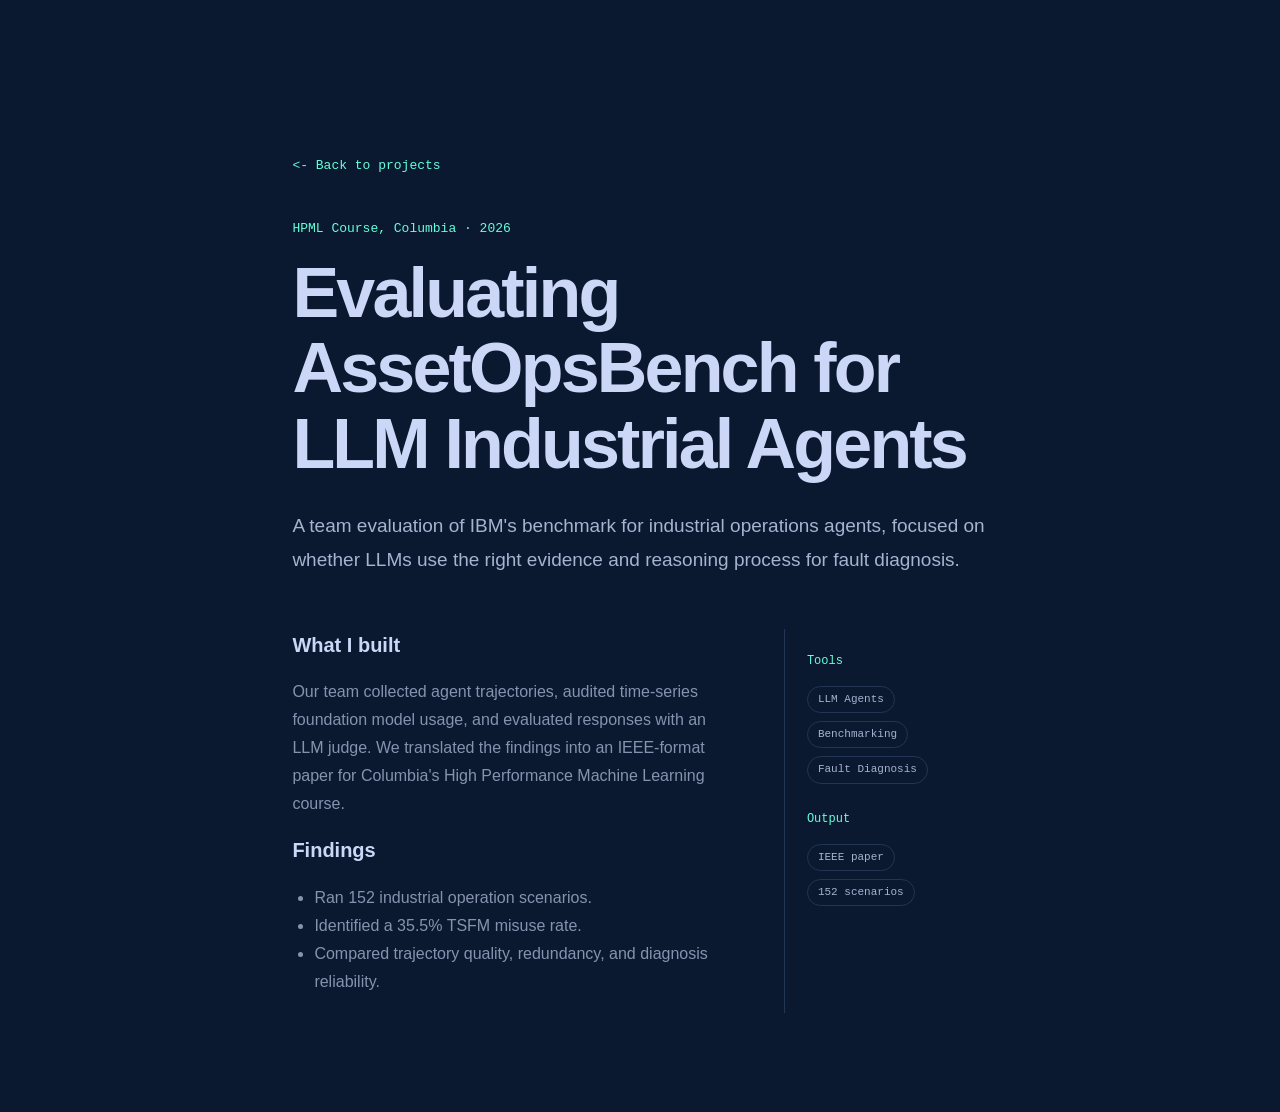
==== project-assetopsbench.html @ ee558e0e "portfolio" ====
<!DOCTYPE html>
<html lang="en">
<head>
<meta charset="UTF-8">
<meta name="viewport" content="width=device-width, initial-scale=1.0">
<title>AssetOpsBench Evaluation | Sanskruti Shejwal</title>
<link rel="stylesheet" href="style.css">
</head>
<body>
<main class="detail-page">
  <a class="back-link" href="index.html#research">&lt;- Back to projects</a>
  <p class="detail-tag">HPML Course, Columbia · 2026</p>
  <h1>Evaluating AssetOpsBench for LLM Industrial Agents</h1>
  <p class="detail-intro">A team evaluation of IBM's benchmark for industrial operations agents, focused on whether LLMs use the right evidence and reasoning process for fault diagnosis.</p>
  <div class="detail-layout"><div><h2>What I built</h2><p>Our team collected agent trajectories, audited time-series foundation model usage, and evaluated responses with an LLM judge. We translated the findings into an IEEE-format paper for Columbia's High Performance Machine Learning course.</p><h2>Findings</h2><ul><li>Ran 152 industrial operation scenarios.</li><li>Identified a 35.5% TSFM misuse rate.</li><li>Compared trajectory quality, redundancy, and diagnosis reliability.</li></ul></div><aside class="detail-meta"><p>Tools</p><div class="chip-row"><span class="chip">LLM Agents</span><span class="chip">Benchmarking</span><span class="chip">Fault Diagnosis</span></div><p>Output</p><div class="chip-row"><span class="chip">IEEE paper</span><span class="chip">152 scenarios</span></div></aside></div>
</main>
</body>
</html>
---- style.css ----
/* ============================================
   Tokens
   ============================================ */
:root {
  --navy: #0a192f;
  --light-navy: #112240;
  --lightest-navy: #233554;
  --slate: #8892b0;
  --light-slate: #a8b2d1;
  --lightest-slate: #ccd6f6;
  --white: #e6f1ff;
  --green: #64ffda;

  --font-body: "Inter", -apple-system, BlinkMacSystemFont, sans-serif;
  --font-mono: "JetBrains Mono", "SFMono-Regular", Menlo, monospace;

  --gutter: clamp(24px, 8vw, 150px);
  --header-h: 72px;
}

* { box-sizing: border-box; }
html { scroll-behavior: smooth; }

@media (prefers-reduced-motion: reduce) {
  html { scroll-behavior: auto; }
  * { animation-duration: 0.001ms !important; transition-duration: 0.001ms !important; }
}

body {
  margin: 0;
  background: var(--navy);
  color: var(--slate);
  font-family: var(--font-body);
  font-size: 17px;
  line-height: 1.65;
  -webkit-font-smoothing: antialiased;
}

.mono { font-family: var(--font-mono); font-size: 0.82em; }
a { color: inherit; text-decoration: none; }
strong { color: var(--lightest-slate); font-weight: 600; }
h1, h2, h3, h4 { color: var(--lightest-slate); font-weight: 600; margin: 0; }

.skip-link {
  position: absolute; left: -999px; top: 0;
  background: var(--green); color: var(--navy);
  padding: 10px 16px; z-index: 300;
}
.skip-link:focus { left: 8px; top: 8px; }

/* ============================================
   Top nav
   ============================================ */
.site-header {
  position: fixed;
  top: 0; left: 0; right: 0;
  height: var(--header-h);
  display: flex;
  align-items: center;
  justify-content: space-between;
  padding: 0 var(--gutter);
  background: rgba(10, 25, 47, 0.85);
  backdrop-filter: blur(8px);
  z-index: 200;
  border-bottom: 1px solid transparent;
}
.logo {
  font-family: var(--font-mono);
  color: var(--green);
  font-size: 12px;
  height: 38px;
  display: flex; align-items: center; justify-content: center;
  border-radius: 6px;
}
.site-header nav { display: flex; align-items: center; gap: 32px; }
.nav-list { list-style: none; display: flex; gap: 28px; margin: 0; padding: 0; }
.nav-link {
  color: var(--light-slate);
  font-size: 13px;
  transition: color 0.2s ease;
}
.nav-link .mono { color: var(--green); margin-right: 4px; }
.nav-link:hover, .nav-link.active { color: var(--green); }
.resume-btn {
  font-family: var(--font-mono);
  font-size: 13px;
  color: var(--green);
  border: 1px solid var(--green);
  padding: 10px 16px;
  border-radius: 4px;
  transition: background 0.2s ease;
}
.resume-btn:hover { background: rgba(100, 255, 218, 0.1); }

.nav-toggle {
  display: none;
  position: fixed; top: 16px; right: 18px; z-index: 300;
  width: 42px; height: 42px; border-radius: 8px;
  border: 1px solid var(--lightest-navy);
  background: var(--light-navy);
  align-items: center; justify-content: center;
  flex-direction: column; gap: 5px; cursor: pointer;
}
.nav-toggle span { display: block; width: 18px; height: 1.5px; background: var(--green); transition: transform 0.25s ease, opacity 0.25s ease; }
.nav-toggle[aria-expanded="true"] span:nth-child(1) { transform: translateY(6.5px) rotate(45deg); }
.nav-toggle[aria-expanded="true"] span:nth-child(2) { opacity: 0; }
.nav-toggle[aria-expanded="true"] span:nth-child(3) { transform: translateY(-6.5px) rotate(-45deg); }

/* ============================================
   Side rails
   ============================================ */
.side {
  position: fixed;
  top: calc(var(--header-h) + 20px);
  left: 40px;
  z-index: 50;
  display: flex;
  flex-direction: column;
  align-items: center;
  color: var(--light-slate);
}
.side::after { content: ""; display: block; width: 1px; height: 90px; background: var(--light-slate); }
.side-icons { list-style: none; margin: 0 0 20px; padding: 0; display: flex; flex-direction: column; gap: 18px; }
.side-icons a { color: var(--light-slate); transition: color 0.2s ease, transform 0.2s ease; display: block; }
.side-icons a:hover { color: var(--green); transform: translateY(-3px); }

/* ============================================
   Layout
   ============================================ */
main {
  padding: 0 var(--gutter);
  max-width: 1440px;
  margin: 0 auto;
}

.section { padding: 100px 0 20px; scroll-margin-top: var(--header-h); }
.section-heading {
  display: flex;
  align-items: center;
  gap: 16px;
  font-size: 26px;
  white-space: nowrap;
  margin-bottom: 40px;
}
.section-heading .num { color: var(--green); font-size: 18px; }
.section-heading .rule { flex: 1; height: 1px; background: var(--lightest-navy); margin-left: 10px; }

.reveal { opacity: 0; transform: translateY(16px); transition: opacity 0.6s ease, transform 0.6s ease; }
.reveal.in-view { opacity: 1; transform: translateY(0); }
.reveal > * { opacity: 0; transform: translateY(14px); transition: opacity .55s ease, transform .55s ease; }
.reveal.in-view > * { opacity: 1; transform: translateY(0); }
.reveal.in-view > *:nth-child(2) { transition-delay: .08s; }
.reveal.in-view > *:nth-child(3) { transition-delay: .16s; }
.reveal.in-view > *:nth-child(4) { transition-delay: .24s; }
.reveal.in-view > *:nth-child(5) { transition-delay: .32s; }

/* ============================================
   Hero
   ============================================ */
.hero {
  min-height: 100vh;
  position: relative;
  display: flex;
  flex-direction: column;
  justify-content: center;
  padding: calc(var(--header-h) + 55px) 0 70px;
}
.hero-grid { display: grid; grid-template-columns: minmax(360px, 1fr) minmax(480px, 1.35fr); align-items: center; gap: clamp(50px, 8vw, 130px); transform: translateY(var(--hero-shift, 0px)); will-change: transform; }
.portrait-wrap { position: relative; min-height: 440px; display: grid; place-items: center; }
.portrait-canvas { display: block; width: min(100%, 500px); aspect-ratio: 1 / 1; cursor: crosshair; }
.hero-copy { padding-bottom: 12px; }
.hero-greeting { color: var(--green); font-size: 16px; margin: 0 0 20px; }
.hero-name {
  font-size: clamp(40px, 8vw, 68px);
  line-height: 1.1;
  margin: 0 0 34px;
  color: var(--lightest-slate);
  letter-spacing: -0.055em;
  white-space: nowrap;
}
.hero-name span { color: inherit; }
.hero-name .typing-name { color: var(--green); }
.cursor { display: inline-block; width: .07em; height: .82em; margin-left: .13em; vertical-align: -.04em; background: var(--green); animation: blink 1s steps(1) infinite; }
@keyframes blink { 50% { opacity: 0; } }
.hero-desc { max-width: 65ch; font-size: 19px; line-height: 2.1; margin: 0 0 40px; }
.cta-btn {
  display: inline-flex;
  align-items: center;
  gap: 12px;
  font-family: var(--font-mono);
  font-size: 14px;
  color: var(--green);
  border: 1px solid var(--green);
  padding: 16px 28px;
  border-radius: 4px;
  transition: background 0.2s ease, transform 0.2s ease;
}
.mail-icon { font-family: var(--font-body); font-size: 22px; line-height: 1; }
.sr-only { position: absolute; width: 1px; height: 1px; padding: 0; margin: -1px; overflow: hidden; clip: rect(0, 0, 0, 0); white-space: nowrap; border: 0; }
.cta-btn:hover { background: rgba(100, 255, 218, 0.1); transform: translateY(-2px); }
.project-card, .entry, .personal-item, .recognition-item { will-change: transform; }
.project-card:hover { transform: translateY(-7px) scale(1.005); }

@media (prefers-reduced-motion: reduce) {
  .reveal > *, .reveal.in-view > * { transition-delay: 0s; transform: none; }
  .hero-grid { transform: none !important; }
}

/* ============================================
   About
   ============================================ */
.about-grid { display: grid; grid-template-columns: 3fr 2fr; gap: 50px; align-items: start; }
.about-text p { margin: 0 0 18px; max-width: 60ch; }
.tech-list {
  display: grid;
  grid-template-columns: repeat(2, minmax(140px, 1fr));
  gap: 8px 0;
  list-style: none;
  padding: 0; margin: 0;
  max-width: 400px;
}
.tech-list li { position: relative; padding-left: 20px; font-size: 13px; color: var(--light-slate); }
.tech-list li::before { content: "▹"; position: absolute; left: 0; color: var(--green); }

.code-card {
  background: var(--light-navy);
  border-radius: 8px;
  padding: 20px 22px;
  border: 1px solid var(--lightest-navy);
}
.code-dots { display: flex; gap: 6px; margin-bottom: 14px; }
.code-dots span { width: 10px; height: 10px; border-radius: 50%; background: var(--lightest-navy); display: block; }
.code-card pre { margin: 0; font-size: 12.5px; line-height: 1.7; color: var(--light-slate); white-space: pre-wrap; }
.c-key { color: #c792ea; }
.c-var { color: var(--lightest-slate); }
.c-prop { color: #7ec4de; }
.c-str { color: var(--green); }
.c-num { color: #f78c6c; }

/* ============================================
   Experience tabs
   ============================================ */
.tabs { display: flex; gap: 0; min-height: 260px; }
.tab-list {
  display: flex;
  flex-direction: column;
  border-left: 2px solid var(--lightest-navy);
  min-width: 180px;
}
.tab-btn {
  text-align: left;
  background: none;
  border: none;
  border-left: 2px solid transparent;
  margin-left: -2px;
  color: var(--slate);
  padding: 14px 20px;
  font-size: 13px;
  cursor: pointer;
  transition: background 0.2s ease, color 0.2s ease;
  white-space: nowrap;
}
.tab-btn:hover { background: rgba(100, 255, 218, 0.06); color: var(--green); }
.tab-btn.active { color: var(--green); border-left-color: var(--green); background: rgba(100, 255, 218, 0.06); }

.tab-panels { padding: 6px 0 0 30px; flex: 1; }
.tab-panel { display: none; }
.tab-panel.active { display: block; }
.tab-panel h3 { font-size: 20px; margin-bottom: 4px; }
.tab-co { color: var(--green); font-weight: 400; }
.tab-date { color: var(--light-slate); margin: 0 0 18px; }
.tab-panel ul { margin: 0; padding: 0; list-style: none; }
.tab-panel li { position: relative; padding-left: 24px; margin-bottom: 14px; font-size: 15px; }
.tab-panel li::before { content: "▹"; position: absolute; left: 0; color: var(--green); }
.tab-panel code {
  font-family: var(--font-mono); font-size: 0.85em;
  background: var(--light-navy); padding: 1px 6px; border-radius: 4px;
}

/* ============================================
   Work / Projects
   ============================================ */
.section-title { display: flex; align-items: baseline; gap: 14px; color: var(--lightest-slate); font-size: 28px; margin: 0 0 38px; }
.section-title .mono { color: var(--green); font-size: 16px; }
.project-grid { display: grid; grid-template-columns: repeat(2, minmax(0, 1fr)); gap: 22px; }
.project-card { display: flex; flex-direction: column; min-height: 340px; padding: 28px; background: var(--light-navy); border: 1px solid transparent; border-radius: 6px; color: var(--slate); transition: border-color .2s ease, transform .2s ease, box-shadow .2s ease; }
.project-card:hover, .project-card:focus-visible { border-color: var(--green); transform: translateY(-5px); box-shadow: 0 14px 32px -20px rgba(100, 255, 218, .8); }
.project-card:focus-visible { outline: 2px solid var(--green); outline-offset: 4px; }
.project-image { display: grid; place-items: center; min-height: 150px; margin: -28px -28px 24px; overflow: hidden; background: linear-gradient(135deg, rgba(100, 255, 218, .08), rgba(35, 53, 84, .65)); border-bottom: 1px solid var(--lightest-navy); color: var(--slate); text-align: center; }
.project-image img { width: 100%; height: 100%; min-height: 150px; object-fit: cover; }
.project-image span { padding: 20px; font-family: var(--font-mono); font-size: 11px; line-height: 1.6; }
.project-card h3 { color: var(--lightest-slate); font-size: 21px; line-height: 1.3; margin: 0 0 15px; }
.project-card > p:not(.project-tag) { font-size: 15px; line-height: 1.65; margin: 0 0 20px; }
.project-tag { color: var(--green); font-size: 12px; margin: 0 0 12px; }
.project-stats { display: flex; flex-wrap: wrap; gap: 10px 24px; list-style: none; padding: 0; margin: auto 0 20px; color: var(--light-slate); font-family: var(--font-mono); font-size: 12px; }
.project-stats strong { color: var(--green); font-size: 18px; }
.chip-row { display: flex; flex-wrap: wrap; gap: 8px; }
.chip { display: inline-flex; align-items: center; padding: 6px 10px; border: 1px solid var(--lightest-navy); border-radius: 999px; color: var(--light-slate); font-family: var(--font-mono); font-size: 11px; line-height: 1.2; }
.skills-grid { display: grid; grid-template-columns: repeat(2, minmax(0, 1fr)); gap: 28px 50px; }
.skill-label { color: var(--green); font-size: 12px; margin: 0 0 12px; }
.detail-page { max-width: 900px; margin: 0 auto; padding: 150px var(--gutter) 100px; }
.back-link { display: inline-block; color: var(--green); font-family: var(--font-mono); font-size: 13px; margin-bottom: 42px; }
.detail-tag { color: var(--green); font-family: var(--font-mono); font-size: 13px; margin: 0 0 16px; }
.detail-page h1 { font-size: clamp(38px, 6vw, 70px); line-height: 1.08; letter-spacing: -0.04em; margin-bottom: 26px; }
.detail-intro { max-width: 68ch; color: var(--light-slate); font-size: 19px; line-height: 1.8; margin-bottom: 52px; }
.detail-layout { display: grid; grid-template-columns: minmax(0, 1.5fr) minmax(190px, .7fr); gap: 55px; }
.detail-layout h2 { color: var(--lightest-slate); font-size: 20px; margin: 0 0 16px; }
.detail-layout p, .detail-layout li { font-size: 16px; line-height: 1.75; }
.detail-layout ul { padding-left: 22px; }
.detail-meta { padding: 22px; border-left: 1px solid var(--lightest-navy); }
.detail-meta p { color: var(--green); font-family: var(--font-mono); font-size: 12px; margin: 0 0 14px; }
.detail-meta .chip-row { margin-bottom: 25px; }
.entry { padding: 24px 0; border-top: 1px solid var(--lightest-navy); }
.entry:last-child { border-bottom: 1px solid var(--lightest-navy); }
#education .entry:first-of-type { border-top: 0; }
#education .entry:last-of-type { border-bottom: 0; }
.entry-head { display: flex; justify-content: space-between; align-items: baseline; gap: 24px; }
.entry h3 { color: var(--lightest-slate); font-size: 20px; margin: 0 0 5px; }
.entry-org { color: var(--green); margin: 0; font-size: 15px; }
.entry-date { color: var(--light-slate); margin: 0; white-space: nowrap; }
.entry-note { max-width: 82ch; color: var(--light-slate); font-size: 14px; margin: 15px 0 0; }
.recognition-list { border-top: 1px solid var(--lightest-navy); }
.recognition-section .recognition-list { border-top: 0; }
.recognition-item { display: grid; grid-template-columns: 50px 1fr; gap: 18px; padding: 24px 0; border-bottom: 1px solid var(--lightest-navy); }
.recognition-section .recognition-item:last-child { border-bottom: 0; }
.recognition-index { color: var(--green); font-size: 12px; }
.recognition-item h3 { color: var(--lightest-slate); font-size: 19px; margin: 0 0 7px; }
.recognition-item p { font-size: 15px; margin: 0; }
.personal-section { border-top: 1px solid var(--lightest-navy); }
.recognition-section + .personal-section { border-top: 0; }
.section-label { color: var(--green); font-family: var(--font-mono); font-size: 12px; letter-spacing: .08em; text-transform: uppercase; margin-bottom: 34px; }
.section-label span { margin-right: 12px; }
.personal-grid { display: grid; grid-template-columns: minmax(260px, .9fr) minmax(0, 1.4fr); gap: 70px; }
.personal-grid h2 { color: var(--lightest-slate); font-size: clamp(34px, 4vw, 56px); line-height: 1.12; letter-spacing: -0.04em; }
.personal-grid .muted { color: var(--slate); }
.personal-items { border-top: 0; }
.personal-item { display: grid; grid-template-columns: 45px 1fr; gap: 18px; padding: 22px 0; border-bottom: 1px solid var(--lightest-navy); }
.personal-item:last-child { border-bottom: 0; }
.personal-item > span { color: var(--green); font-family: var(--font-mono); font-size: 12px; }
.personal-item h3 { font-size: 19px; margin: 0 0 6px; }
.personal-item p { font-size: 15px; margin: 0; }
.contact-eyebrow { color: var(--green); font-family: var(--font-mono); font-size: 12px; letter-spacing: .08em; text-transform: uppercase; margin-bottom: 22px; }
.contact-section h2 { color: var(--lightest-slate); font-size: clamp(36px, 5vw, 64px); line-height: 1.1; letter-spacing: -0.04em; margin-bottom: 24px; }
.contact-section .accent { color: var(--green); }
.contact-section > p { max-width: 52ch; margin: 0 auto 32px; }
.contact-links { display: flex; justify-content: center; flex-wrap: wrap; gap: 24px; }
.contact-link { color: var(--green); font-family: var(--font-mono); font-size: 13px; border-bottom: 1px solid var(--green); padding-bottom: 4px; }
.featured-list { display: flex; flex-direction: column; gap: 70px; margin-bottom: 90px; }
.featured { display: flex; }
.featured-content { max-width: 620px; }
.featured-alt .featured-content { margin-left: auto; text-align: right; }
.featured-alt .tech-tags { justify-content: flex-end; }
.overline { color: var(--green); font-size: 13px; margin: 0 0 8px; }
.featured h3 { font-size: 24px; margin-bottom: 18px; }
.featured-card {
  background: var(--light-navy);
  border-radius: 6px;
  padding: 22px 26px;
  box-shadow: 0 10px 30px -15px rgba(2, 12, 27, 0.7);
}
.featured-card p { margin: 0; font-size: 15px; }
.tech-tags {
  list-style: none; display: flex; flex-wrap: wrap; gap: 14px 18px;
  padding: 0; margin: 18px 0 12px; color: var(--light-slate); font-size: 12px;
}
.tech-tags.small { gap: 10px 14px; margin-top: auto; }
.featured-stats { color: var(--light-slate); font-size: 12.5px; margin: 0; }

.other-heading { color: var(--lightest-slate); font-size: 20px; text-align: center; margin: 0 0 40px; }
.other-grid { display: grid; grid-template-columns: repeat(2, 1fr); gap: 24px; }
.other-card {
  background: var(--light-navy);
  border-radius: 6px;
  padding: 26px;
  display: flex;
  flex-direction: column;
  transition: transform 0.2s ease;
}
.other-card:hover { transform: translateY(-5px); }
.other-card-top { display: flex; justify-content: space-between; align-items: center; margin-bottom: 24px; color: var(--green); }
.other-card h4 { font-size: 18px; margin-bottom: 10px; }
.other-card p { font-size: 14px; margin: 0 0 16px; flex: 1; }

/* ============================================
   Contact
   ============================================ */
.contact-section { text-align: center; max-width: 640px; margin: 0 auto; padding-bottom: 140px; }
.overline.center { display: block; }
.contact-heading { font-size: clamp(32px, 6vw, 48px); margin-bottom: 24px; }
.contact-desc { margin: 0 auto 40px; }

/* ============================================
   Footer
   ============================================ */
.site-footer {
  padding: 30px var(--gutter) 40px;
  text-align: center;
  color: var(--light-slate);
}
.footer-icons { list-style: none; display: flex; justify-content: center; gap: 20px; padding: 0; margin: 0 0 16px; }
.footer-icons a { color: var(--light-slate); transition: color 0.2s ease; }
.footer-icons a:hover { color: var(--green); }
.footer-credit { font-size: 11px; margin: 0; }

/* ============================================
   Responsive
   ============================================ */
@media (max-width: 900px) {
  .project-grid, .skills-grid { grid-template-columns: 1fr; }
  .hero-grid { grid-template-columns: 1fr; gap: 20px; }
  .portrait-wrap { min-height: 340px; order: 2; }
  .hero-copy { order: 1; }
  .hero-name { white-space: normal; }
  .about-grid { grid-template-columns: 1fr; }
  .about-panel { order: -1; max-width: 480px; }
  .other-grid { grid-template-columns: 1fr; }
  .featured-content, .featured-alt .featured-content { max-width: 100%; text-align: left; margin-left: 0; }
  .featured-alt .tech-tags { justify-content: flex-start; }
  .detail-layout { grid-template-columns: 1fr; gap: 24px; }
  .detail-meta { border-left: 0; border-top: 1px solid var(--lightest-navy); padding: 24px 0 0; }
  .personal-grid { grid-template-columns: 1fr; gap: 30px; }
  .entry-head { align-items: flex-start; flex-direction: column; gap: 8px; }
}

@media (max-width: 760px) {
  :root { --gutter: 24px; }
  .nav-toggle { display: flex; }
  .site-header nav { position: fixed; top: 0; right: 0; height: 100vh; width: min(280px, 80vw);
    background: var(--light-navy); flex-direction: column; align-items: flex-start;
    padding: 100px 32px; gap: 40px; transform: translateX(100%); transition: transform 0.3s ease;
    box-shadow: -10px 0 40px rgba(0,0,0,0.4); }
  .site-header nav.open { transform: translateX(0); }
  .nav-list { flex-direction: column; gap: 24px; }
  .side { display: none; }
  .hero { padding-top: 110px; }
  .hero-name { font-size: clamp(42px, 12vw, 68px); }
  .hero-desc { font-size: 16px; line-height: 1.8; }
  .portrait-wrap { min-height: 280px; }
  .tabs { flex-direction: column; }
  .tab-list { flex-direction: row; overflow-x: auto; border-left: none; border-bottom: 2px solid var(--lightest-navy); }
  .tab-btn { border-left: none; border-bottom: 2px solid transparent; margin-left: 0; margin-bottom: -2px; }
  .tab-btn.active { border-left: none; border-bottom-color: var(--green); }
  .tab-panels { padding-left: 0; padding-top: 24px; }
}
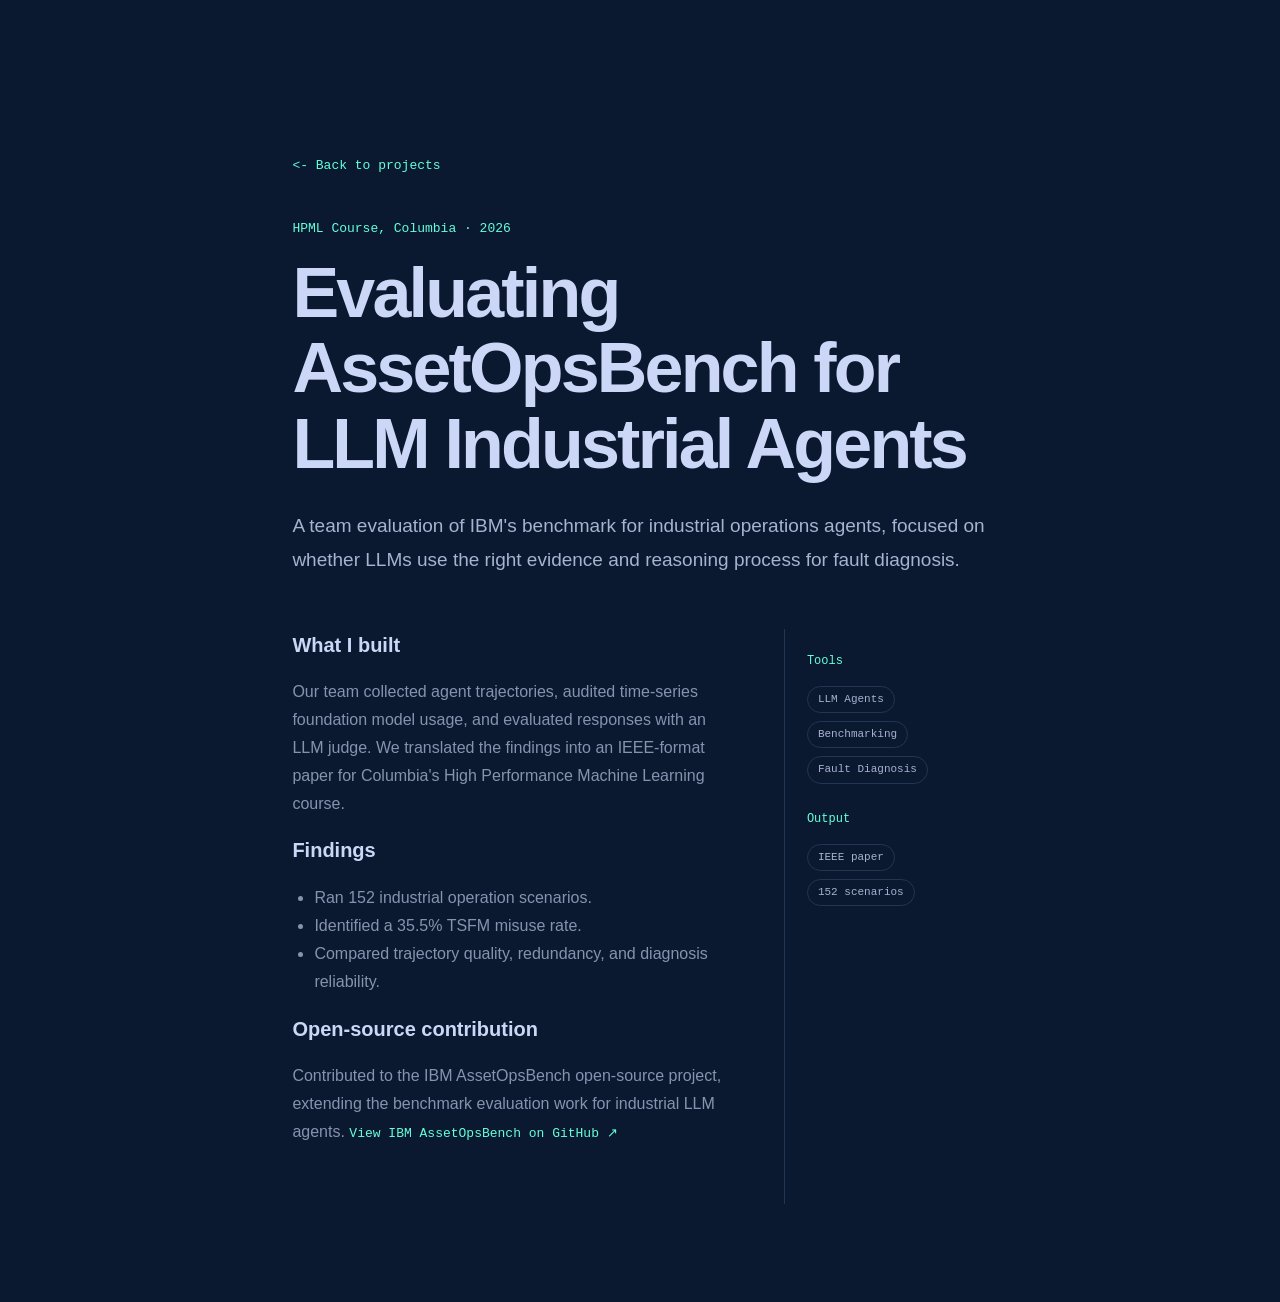
==== commit 3f8bb6f5: "adding details" ====
--- a/project-assetopsbench.html
+++ b/project-assetopsbench.html
@@ -12,7 +12,7 @@
   <p class="detail-tag">HPML Course, Columbia · 2026</p>
   <h1>Evaluating AssetOpsBench for LLM Industrial Agents</h1>
   <p class="detail-intro">A team evaluation of IBM's benchmark for industrial operations agents, focused on whether LLMs use the right evidence and reasoning process for fault diagnosis.</p>
-  <div class="detail-layout"><div><h2>What I built</h2><p>Our team collected agent trajectories, audited time-series foundation model usage, and evaluated responses with an LLM judge. We translated the findings into an IEEE-format paper for Columbia's High Performance Machine Learning course.</p><h2>Findings</h2><ul><li>Ran 152 industrial operation scenarios.</li><li>Identified a 35.5% TSFM misuse rate.</li><li>Compared trajectory quality, redundancy, and diagnosis reliability.</li></ul></div><aside class="detail-meta"><p>Tools</p><div class="chip-row"><span class="chip">LLM Agents</span><span class="chip">Benchmarking</span><span class="chip">Fault Diagnosis</span></div><p>Output</p><div class="chip-row"><span class="chip">IEEE paper</span><span class="chip">152 scenarios</span></div></aside></div>
+  <div class="detail-layout"><div><h2>What I built</h2><p>Our team collected agent trajectories, audited time-series foundation model usage, and evaluated responses with an LLM judge. We translated the findings into an IEEE-format paper for Columbia's High Performance Machine Learning course.</p><h2>Findings</h2><ul><li>Ran 152 industrial operation scenarios.</li><li>Identified a 35.5% TSFM misuse rate.</li><li>Compared trajectory quality, redundancy, and diagnosis reliability.</li></ul><h2>Open-source contribution</h2><p>Contributed to the IBM AssetOpsBench open-source project, extending the benchmark evaluation work for industrial LLM agents. <a class="back-link" href="https://github.com/IBM/AssetOpsBench" target="_blank" rel="noopener">View IBM AssetOpsBench on GitHub ↗</a></p></div><aside class="detail-meta"><p>Tools</p><div class="chip-row"><span class="chip">LLM Agents</span><span class="chip">Benchmarking</span><span class="chip">Fault Diagnosis</span></div><p>Output</p><div class="chip-row"><span class="chip">IEEE paper</span><span class="chip">152 scenarios</span></div></aside></div>
 </main>
 </body>
 </html>
--- a/style.css
+++ b/style.css
@@ -283,7 +283,7 @@
 .section-title { display: flex; align-items: baseline; gap: 14px; color: var(--lightest-slate); font-size: 28px; margin: 0 0 38px; }
 .section-title .mono { color: var(--green); font-size: 16px; }
 .project-grid { display: grid; grid-template-columns: repeat(2, minmax(0, 1fr)); gap: 22px; }
-.project-card { display: flex; flex-direction: column; min-height: 340px; padding: 28px; background: var(--light-navy); border: 1px solid transparent; border-radius: 6px; color: var(--slate); transition: border-color .2s ease, transform .2s ease, box-shadow .2s ease; }
+.project-card { position: relative; display: flex; flex-direction: column; min-height: 340px; padding: 28px; background: var(--light-navy); border: 1px solid transparent; border-radius: 6px; color: var(--slate); transition: border-color .2s ease, transform .2s ease, box-shadow .2s ease; }
 .project-card:hover, .project-card:focus-visible { border-color: var(--green); transform: translateY(-5px); box-shadow: 0 14px 32px -20px rgba(100, 255, 218, .8); }
 .project-card:focus-visible { outline: 2px solid var(--green); outline-offset: 4px; }
 .project-image { display: grid; place-items: center; min-height: 150px; margin: -28px -28px 24px; overflow: hidden; background: linear-gradient(135deg, rgba(100, 255, 218, .08), rgba(35, 53, 84, .65)); border-bottom: 1px solid var(--lightest-navy); color: var(--slate); text-align: center; }
@@ -296,6 +296,11 @@
 .project-stats strong { color: var(--green); font-size: 18px; }
 .chip-row { display: flex; flex-wrap: wrap; gap: 8px; }
 .chip { display: inline-flex; align-items: center; padding: 6px 10px; border: 1px solid var(--lightest-navy); border-radius: 999px; color: var(--light-slate); font-family: var(--font-mono); font-size: 11px; line-height: 1.2; }
+.project-link { margin-top: 18px; color: var(--green); font-family: var(--font-mono); font-size: 11px; }
+.project-actions { display: flex; flex-wrap: wrap; gap: 8px 16px; margin-top: 18px; }
+.project-actions a { color: var(--green); font-family: var(--font-mono); font-size: 11px; }
+.project-actions a:hover { color: var(--lightest-slate); }
+.project-actions .project-details { position: absolute; top: 28px; right: 28px; }
 .skills-grid { display: grid; grid-template-columns: repeat(2, minmax(0, 1fr)); gap: 28px 50px; }
 .skill-label { color: var(--green); font-size: 12px; margin: 0 0 12px; }
 .detail-page { max-width: 900px; margin: 0 auto; padding: 150px var(--gutter) 100px; }
@@ -324,7 +329,10 @@
 .recognition-item { display: grid; grid-template-columns: 50px 1fr; gap: 18px; padding: 24px 0; border-bottom: 1px solid var(--lightest-navy); }
 .recognition-section .recognition-item:last-child { border-bottom: 0; }
 .recognition-index { color: var(--green); font-size: 12px; }
+.recognition-kicker { color: var(--green); font-size: 11px; margin: 0 0 8px; }
 .recognition-item h3 { color: var(--lightest-slate); font-size: 19px; margin: 0 0 7px; }
+.recognition-item h3 a { color: inherit; transition: color .2s ease; }
+.recognition-item h3 a:hover { color: var(--green); }
 .recognition-item p { font-size: 15px; margin: 0; }
 .personal-section { border-top: 1px solid var(--lightest-navy); }
 .recognition-section + .personal-section { border-top: 0; }
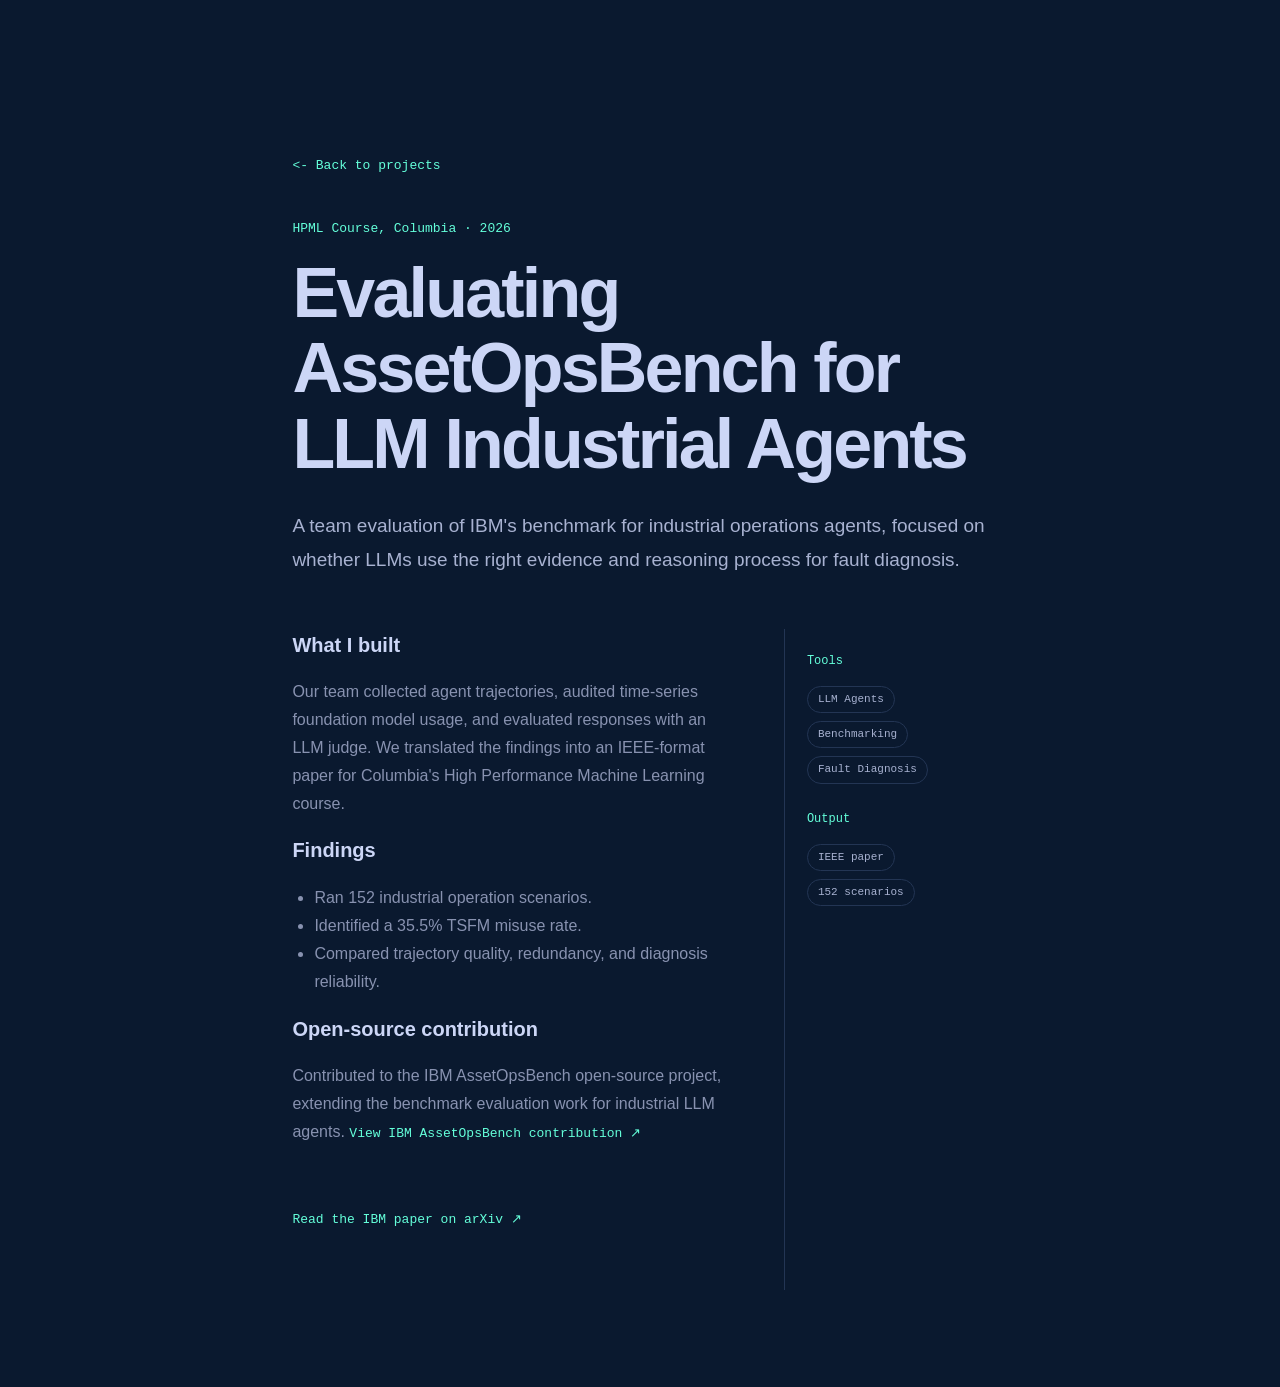
==== commit ba782ccb: "adding details_" ====
--- a/project-assetopsbench.html
+++ b/project-assetopsbench.html
@@ -12,7 +12,7 @@
   <p class="detail-tag">HPML Course, Columbia · 2026</p>
   <h1>Evaluating AssetOpsBench for LLM Industrial Agents</h1>
   <p class="detail-intro">A team evaluation of IBM's benchmark for industrial operations agents, focused on whether LLMs use the right evidence and reasoning process for fault diagnosis.</p>
-  <div class="detail-layout"><div><h2>What I built</h2><p>Our team collected agent trajectories, audited time-series foundation model usage, and evaluated responses with an LLM judge. We translated the findings into an IEEE-format paper for Columbia's High Performance Machine Learning course.</p><h2>Findings</h2><ul><li>Ran 152 industrial operation scenarios.</li><li>Identified a 35.5% TSFM misuse rate.</li><li>Compared trajectory quality, redundancy, and diagnosis reliability.</li></ul><h2>Open-source contribution</h2><p>Contributed to the IBM AssetOpsBench open-source project, extending the benchmark evaluation work for industrial LLM agents. <a class="back-link" href="https://github.com/IBM/AssetOpsBench" target="_blank" rel="noopener">View IBM AssetOpsBench on GitHub ↗</a></p></div><aside class="detail-meta"><p>Tools</p><div class="chip-row"><span class="chip">LLM Agents</span><span class="chip">Benchmarking</span><span class="chip">Fault Diagnosis</span></div><p>Output</p><div class="chip-row"><span class="chip">IEEE paper</span><span class="chip">152 scenarios</span></div></aside></div>
+  <div class="detail-layout"><div><h2>What I built</h2><p>Our team collected agent trajectories, audited time-series foundation model usage, and evaluated responses with an LLM judge. We translated the findings into an IEEE-format paper for Columbia's High Performance Machine Learning course.</p><h2>Findings</h2><ul><li>Ran 152 industrial operation scenarios.</li><li>Identified a 35.5% TSFM misuse rate.</li><li>Compared trajectory quality, redundancy, and diagnosis reliability.</li></ul><h2>Open-source contribution</h2><p>Contributed to the IBM AssetOpsBench open-source project, extending the benchmark evaluation work for industrial LLM agents. <a class="back-link" href="https://github.com/IBM/AssetOpsBench/pull/307" target="_blank" rel="noopener">View IBM AssetOpsBench contribution ↗</a></p><p><a class="back-link" href="https://arxiv.org/abs/2606.19704" target="_blank" rel="noopener">Read the IBM paper on arXiv ↗</a></p></div><aside class="detail-meta"><p>Tools</p><div class="chip-row"><span class="chip">LLM Agents</span><span class="chip">Benchmarking</span><span class="chip">Fault Diagnosis</span></div><p>Output</p><div class="chip-row"><span class="chip">IEEE paper</span><span class="chip">152 scenarios</span></div></aside></div>
 </main>
 </body>
 </html>
--- a/style.css
+++ b/style.css
@@ -123,6 +123,8 @@
 .side-icons { list-style: none; margin: 0 0 20px; padding: 0; display: flex; flex-direction: column; gap: 18px; }
 .side-icons a { color: var(--light-slate); transition: color 0.2s ease, transform 0.2s ease; display: block; }
 .side-icons a:hover { color: var(--green); transform: translateY(-3px); }
+.scholar-mark { display: inline-block; font-family: var(--font-mono); font-size: 15px; font-weight: 700; letter-spacing: -0.08em; }
+.scholar-mark span { color: var(--green); }
 
 /* ============================================
    Layout
